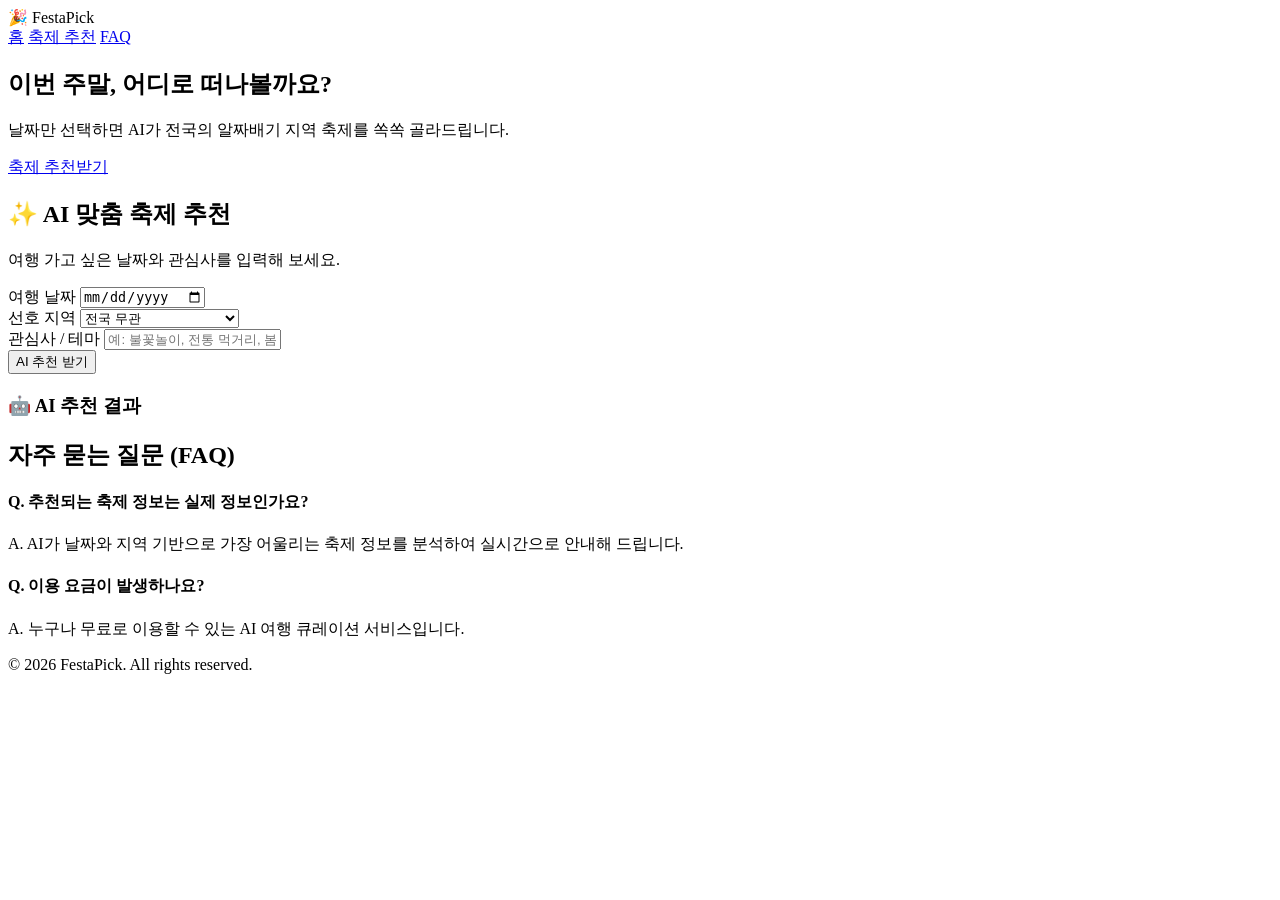
==== A1-3/index.html @ f6b886cb "FestaPick service complete" ====
<!DOCTYPE html>
<html lang="ko">
<head>
    <meta charset="UTF-8">
    <meta name="viewport" content="width=device-width, initial-scale=1.0">
    <title>FestaPick - 주간 지역 축제 AI 추천</title>
    <link rel="stylesheet" href="/css/style.css">
</head>
<body>
    <!-- 네비게이션 바 -->
    <header>
        <div class="logo">🎉 FestaPick</div>
        <nav>
            <a href="#hero">홈</a>
            <a href="#recommend">축제 추천</a>
            <a href="#faq">FAQ</a>
        </nav>
    </header>

    <!-- 1. 메인 히어로 섹션 -->
    <section id="hero" class="hero-section">
        <h1>이번 주말, 어디로 떠나볼까요?</h1>
        <p>날짜만 선택하면 AI가 전국의 알짜배기 지역 축제를 쏙쏙 골라드립니다.</p>
        <a href="#recommend" class="cta-btn">축제 추천받기</a>
    </section>

    <!-- 2. AI 축제 추천 섹션 -->
    <section id="recommend" class="recommend-section">
        <h2>✨ AI 맞춤 축제 추천</h2>
        <p class="section-desc">여행 가고 싶은 날짜와 관심사를 입력해 보세요.</p>
        
        <div class="form-container">
            <div class="input-group">
                <label for="trip-date">여행 날짜</label>
                <input type="date" id="trip-date" required>
            </div>
            
            <div class="input-group">
                <label for="trip-location">선호 지역</label>
                <select id="trip-location">
                    <option value="전국">전국 무관</option>
                    <option value="수도권">수도권 (서울/경기/인천)</option>
                    <option value="강원도">강원도</option>
                    <option value="충청도">충청도</option>
                    <option value="전라도">전라도</option>
                    <option value="경상도">경상도</option>
                    <option value="제주도">제주도</option>
                </select>
            </div>

            <div class="input-group">
                <label for="trip-interest">관심사 / 테마</label>
                <input type="text" id="trip-interest" placeholder="예: 불꽃놀이, 전통 먹거리, 봄꽃, 음악 페스티벌">
            </div>

            <button id="submit-btn" onclick="getFestivalRecommendations()">AI 추천 받기</button>
        </div>

        <!-- 결과 출력 영역 (로딩 및 에러 메시지 포함) -->
        <div id="result-container" class="result-container hidden">
            <h3>🤖 AI 추천 결과</h3>
            <div id="result-content"></div>
        </div>
    </section>

    <!-- 3. FAQ 섹션 -->
    <section id="faq" class="faq-section">
        <h2>자주 묻는 질문 (FAQ)</h2>
        <div class="faq-item">
            <h4>Q. 추천되는 축제 정보는 실제 정보인가요?</h4>
            <p>A. AI가 날짜와 지역 기반으로 가장 어울리는 축제 정보를 분석하여 실시간으로 안내해 드립니다.</p>
        </div>
        <div class="faq-item">
            <h4>Q. 이용 요금이 발생하나요?</h4>
            <p>A. 누구나 무료로 이용할 수 있는 AI 여행 큐레이션 서비스입니다.</p>
        </div>
    </section>

    <!-- 푸터 -->
    <footer>
        <p>&copy; 2026 FestaPick. All rights reserved.</p>
    </footer>

    <script src="/js/main.js"></script>
</body>
</html>
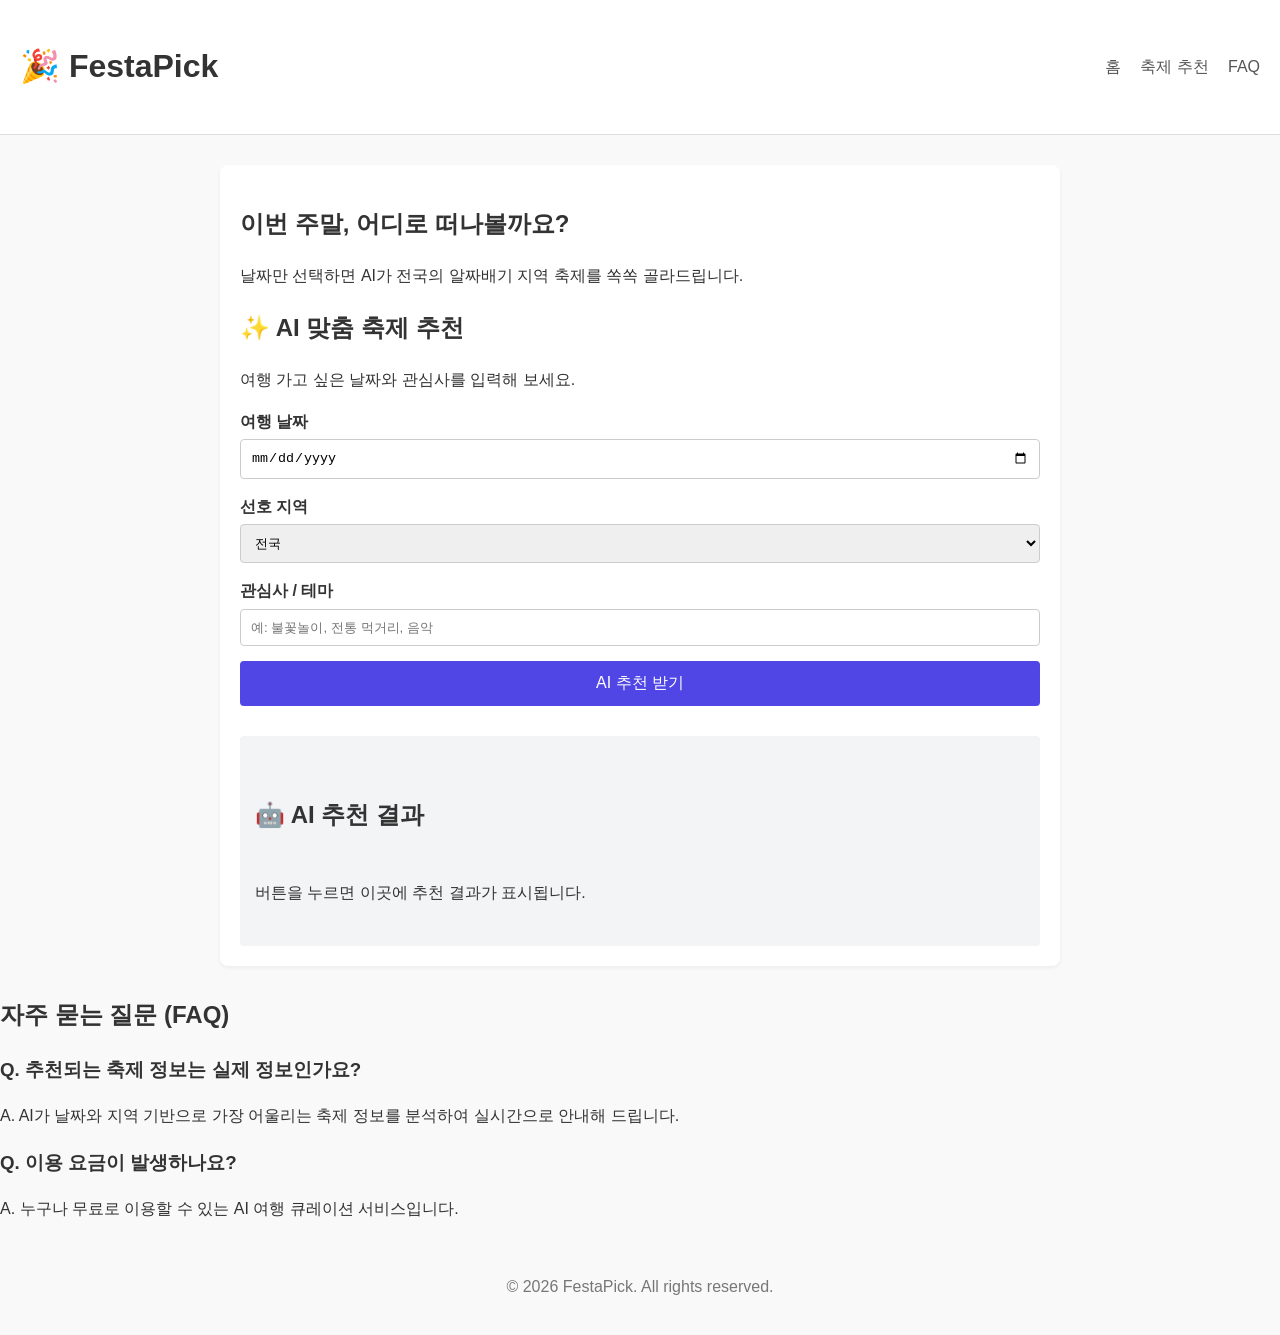
==== commit c77e6191: "reset" ====
--- a/A1-3/index.html
+++ b/A1-3/index.html
@@ -3,13 +3,12 @@
 <head>
     <meta charset="UTF-8">
     <meta name="viewport" content="width=device-width, initial-scale=1.0">
-    <title>FestaPick - 주간 지역 축제 AI 추천</title>
-    <link rel="stylesheet" href="/css/style.css">
+    <title>FestaPick - 축제 추천 서비스</title>
+    <link rel="stylesheet" href="css/style.css">
 </head>
 <body>
-    <!-- 네비게이션 바 -->
     <header>
-        <div class="logo">🎉 FestaPick</div>
+        <h1>🎉 FestaPick</h1>
         <nav>
             <a href="#hero">홈</a>
             <a href="#recommend">축제 추천</a>
@@ -17,70 +16,64 @@
         </nav>
     </header>
 
-    <!-- 1. 메인 히어로 섹션 -->
-    <section id="hero" class="hero-section">
-        <h1>이번 주말, 어디로 떠나볼까요?</h1>
-        <p>날짜만 선택하면 AI가 전국의 알짜배기 지역 축제를 쏙쏙 골라드립니다.</p>
-        <a href="#recommend" class="cta-btn">축제 추천받기</a>
-    </section>
+    <main id="hero">
+        <section class="intro">
+            <h2>이번 주말, 어디로 떠나볼까요?</h2>
+            <p>날짜만 선택하면 AI가 전국의 알짜배기 지역 축제를 쏙쏙 골라드립니다.</p>
+        </section>
 
-    <!-- 2. AI 축제 추천 섹션 -->
-    <section id="recommend" class="recommend-section">
-        <h2>✨ AI 맞춤 축제 추천</h2>
-        <p class="section-desc">여행 가고 싶은 날짜와 관심사를 입력해 보세요.</p>
-        
-        <div class="form-container">
+        <section id="recommend" class="form-section">
+            <h2>✨ AI 맞춤 축제 추천</h2>
+            <p>여행 가고 싶은 날짜와 관심사를 입력해 보세요.</p>
+            
             <div class="input-group">
-                <label for="trip-date">여행 날짜</label>
-                <input type="date" id="trip-date" required>
+                <label for="travel-date">여행 날짜</label>
+                <input type="date" id="travel-date">
             </div>
             
             <div class="input-group">
-                <label for="trip-location">선호 지역</label>
-                <select id="trip-location">
-                    <option value="전국">전국 무관</option>
+                <label for="travel-location">선호 지역</label>
+                <select id="travel-location">
+                    <option value="전국">전국</option>
                     <option value="수도권">수도권 (서울/경기/인천)</option>
-                    <option value="강원도">강원도</option>
-                    <option value="충청도">충청도</option>
-                    <option value="전라도">전라도</option>
-                    <option value="경상도">경상도</option>
-                    <option value="제주도">제주도</option>
+                    <option value="강원권">강원권</option>
+                    <option value="충청권">충청권</option>
+                    <option value="전라권">전라권</option>
+                    <option value="경상권">경상권</option>
+                    <option value="제주">제주</option>
                 </select>
             </div>
 
             <div class="input-group">
-                <label for="trip-interest">관심사 / 테마</label>
-                <input type="text" id="trip-interest" placeholder="예: 불꽃놀이, 전통 먹거리, 봄꽃, 음악 페스티벌">
+                <label for="travel-interest">관심사 / 테마</label>
+                <input type="text" id="travel-interest" placeholder="예: 불꽃놀이, 전통 먹거리, 음악">
             </div>
 
-            <button id="submit-btn" onclick="getFestivalRecommendations()">AI 추천 받기</button>
-        </div>
+            <button id="submit-btn">AI 추천 받기</button>
+        </section>
 
-        <!-- 결과 출력 영역 (로딩 및 에러 메시지 포함) -->
-        <div id="result-container" class="result-container hidden">
-            <h3>🤖 AI 추천 결과</h3>
-            <div id="result-content"></div>
-        </div>
-    </section>
+        <section class="result-section">
+            <h2>🤖 AI 추천 결과</h2>
+            <div id="result-area">버튼을 누르면 이곳에 추천 결과가 표시됩니다.</div>
+        </section>
+    </main>
 
-    <!-- 3. FAQ 섹션 -->
     <section id="faq" class="faq-section">
         <h2>자주 묻는 질문 (FAQ)</h2>
         <div class="faq-item">
-            <h4>Q. 추천되는 축제 정보는 실제 정보인가요?</h4>
+            <h3>Q. 추천되는 축제 정보는 실제 정보인가요?</h3>
             <p>A. AI가 날짜와 지역 기반으로 가장 어울리는 축제 정보를 분석하여 실시간으로 안내해 드립니다.</p>
         </div>
         <div class="faq-item">
-            <h4>Q. 이용 요금이 발생하나요?</h4>
+            <h3>Q. 이용 요금이 발생하나요?</h3>
             <p>A. 누구나 무료로 이용할 수 있는 AI 여행 큐레이션 서비스입니다.</p>
         </div>
     </section>
 
-    <!-- 푸터 -->
     <footer>
         <p>&copy; 2026 FestaPick. All rights reserved.</p>
     </footer>
 
-    <script src="/js/main.js"></script>
+    <script src="js/main.js"></script>
 </body>
 </html>
--- a/A1-3/css/style.css
+++ b/A1-3/css/style.css
@@ -0,0 +1,69 @@
+body {
+    font-family: 'Apple SD Gothic Neo', sans-serif;
+    margin: 0;
+    padding: 0;
+    background-color: #f9f9f9;
+    color: #333;
+    line-height: 1.6;
+}
+header {
+    background: #fff;
+    padding: 20px;
+    display: flex;
+    justify-content: space-between;
+    align-items: center;
+    border-bottom: 1px solid #ddd;
+}
+header nav a {
+    margin-left: 15px;
+    text-decoration: none;
+    color: #555;
+}
+main {
+    max-width: 800px;
+    margin: 30px auto;
+    padding: 20px;
+    background: #fff;
+    border-radius: 8px;
+    box-shadow: 0 2px 4px rgba(0,0,0,0.05);
+}
+.input-group {
+    margin-bottom: 15px;
+}
+.input-group label {
+    display: block;
+    margin-bottom: 5px;
+    font-weight: bold;
+}
+.input-group input, .input-group select {
+    width: 100%;
+    padding: 10px;
+    box-sizing: border-box;
+    border: 1px solid #ccc;
+    border-radius: 4px;
+}
+button {
+    background: #4f46e5;
+    color: #fff;
+    border: none;
+    padding: 12px 20px;
+    width: 100%;
+    font-size: 16px;
+    border-radius: 4px;
+    cursor: pointer;
+}
+button:hover {
+    background: #4338ca;
+}
+.result-section {
+    margin-top: 30px;
+    padding: 15px;
+    background: #f3f4f6;
+    border-radius: 4px;
+    white-space: pre-line;
+}
+footer {
+    text-align: center;
+    padding: 20px;
+    color: #777;
+}
